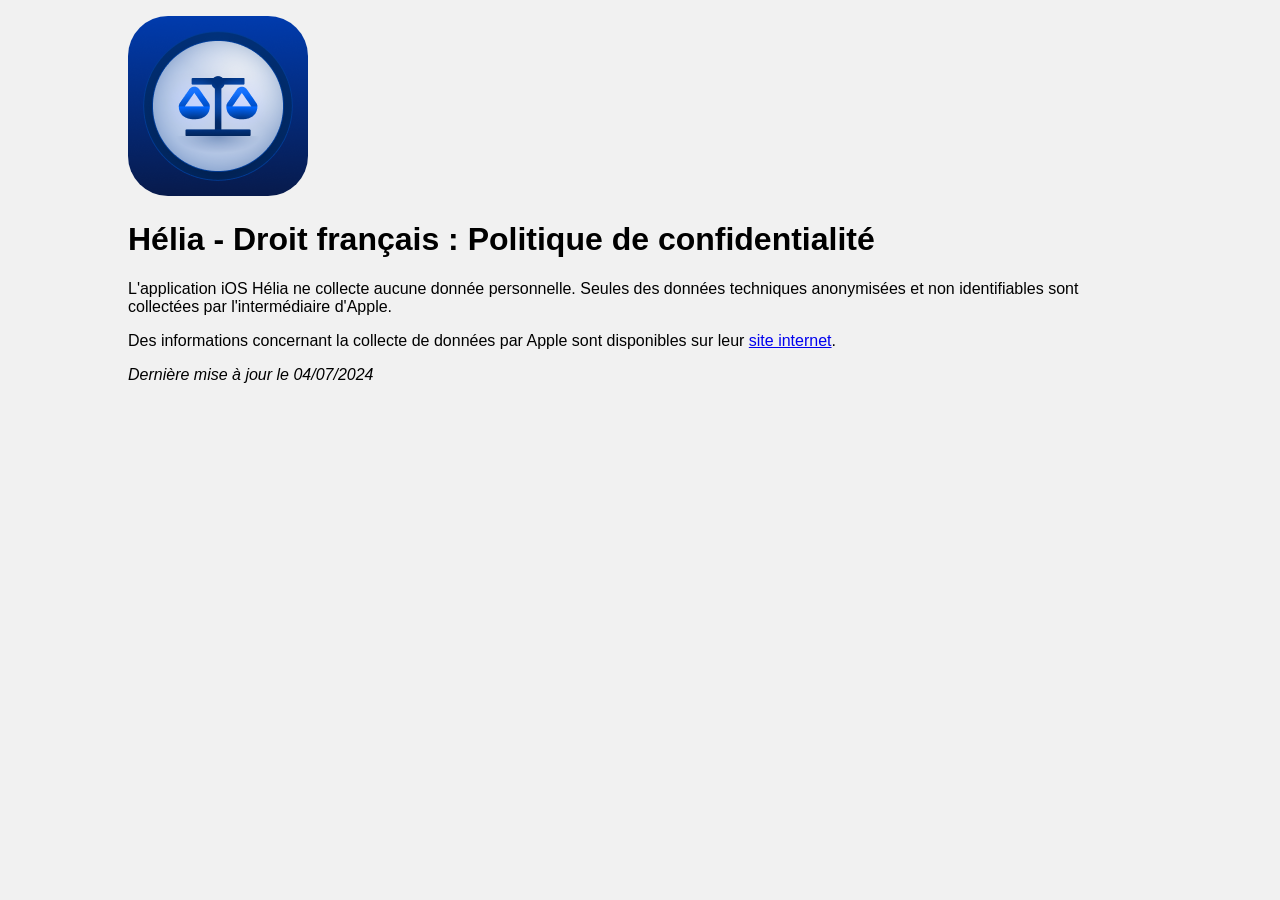
==== helia/index.html @ 58677b25 "politique confidentialite helia, jaivu, mareesbzh" ====
<!DOCTYPE html>
<html lang="fr">
<head>
    <meta charset="UTF-8">
    <meta name="viewport" content="width=device-width, initial-scale=1.0">
    <title>Hélia : Politique de confidentialité</title>
    <style>
        html{
            background: #F1F1F1;
        }
        body{
            margin:auto;
            max-width: 1024px;
            font-family: -apple-system-body, Helvetica, Arial, sans-serif;
            padding: 16px;
        }

        header>div>img{
            border-radius: 40px;
        }
    </style>
</head>
<body>
    <header>

        <div>
            <img src="img/helia-icon-static-website.png" alt="" srcset="img/helia-icon-static-website.png 1x, img/helia-icon-static-website@2x.png 2x, img/helia-icon-static-website@3x.png 3x">
        </div>
        <h1>Hélia - Droit français : Politique de confidentialité</h1>
    </header>
    
    <main>
        <p>
            L'application iOS Hélia ne collecte aucune donnée personnelle. Seules des données techniques anonymisées et non identifiables sont collectées par l'intermédiaire d'Apple.
        </p>
        <p>
            Des informations concernant la collecte de données par Apple sont disponibles sur leur <a href="https://support.apple.com/fr-fr/HT210584">site internet</a>.
        </p>
    
        <p>
            <em>Dernière mise à jour le 04/07/2024</em>
        </p>
    </main>
</body>
</html>
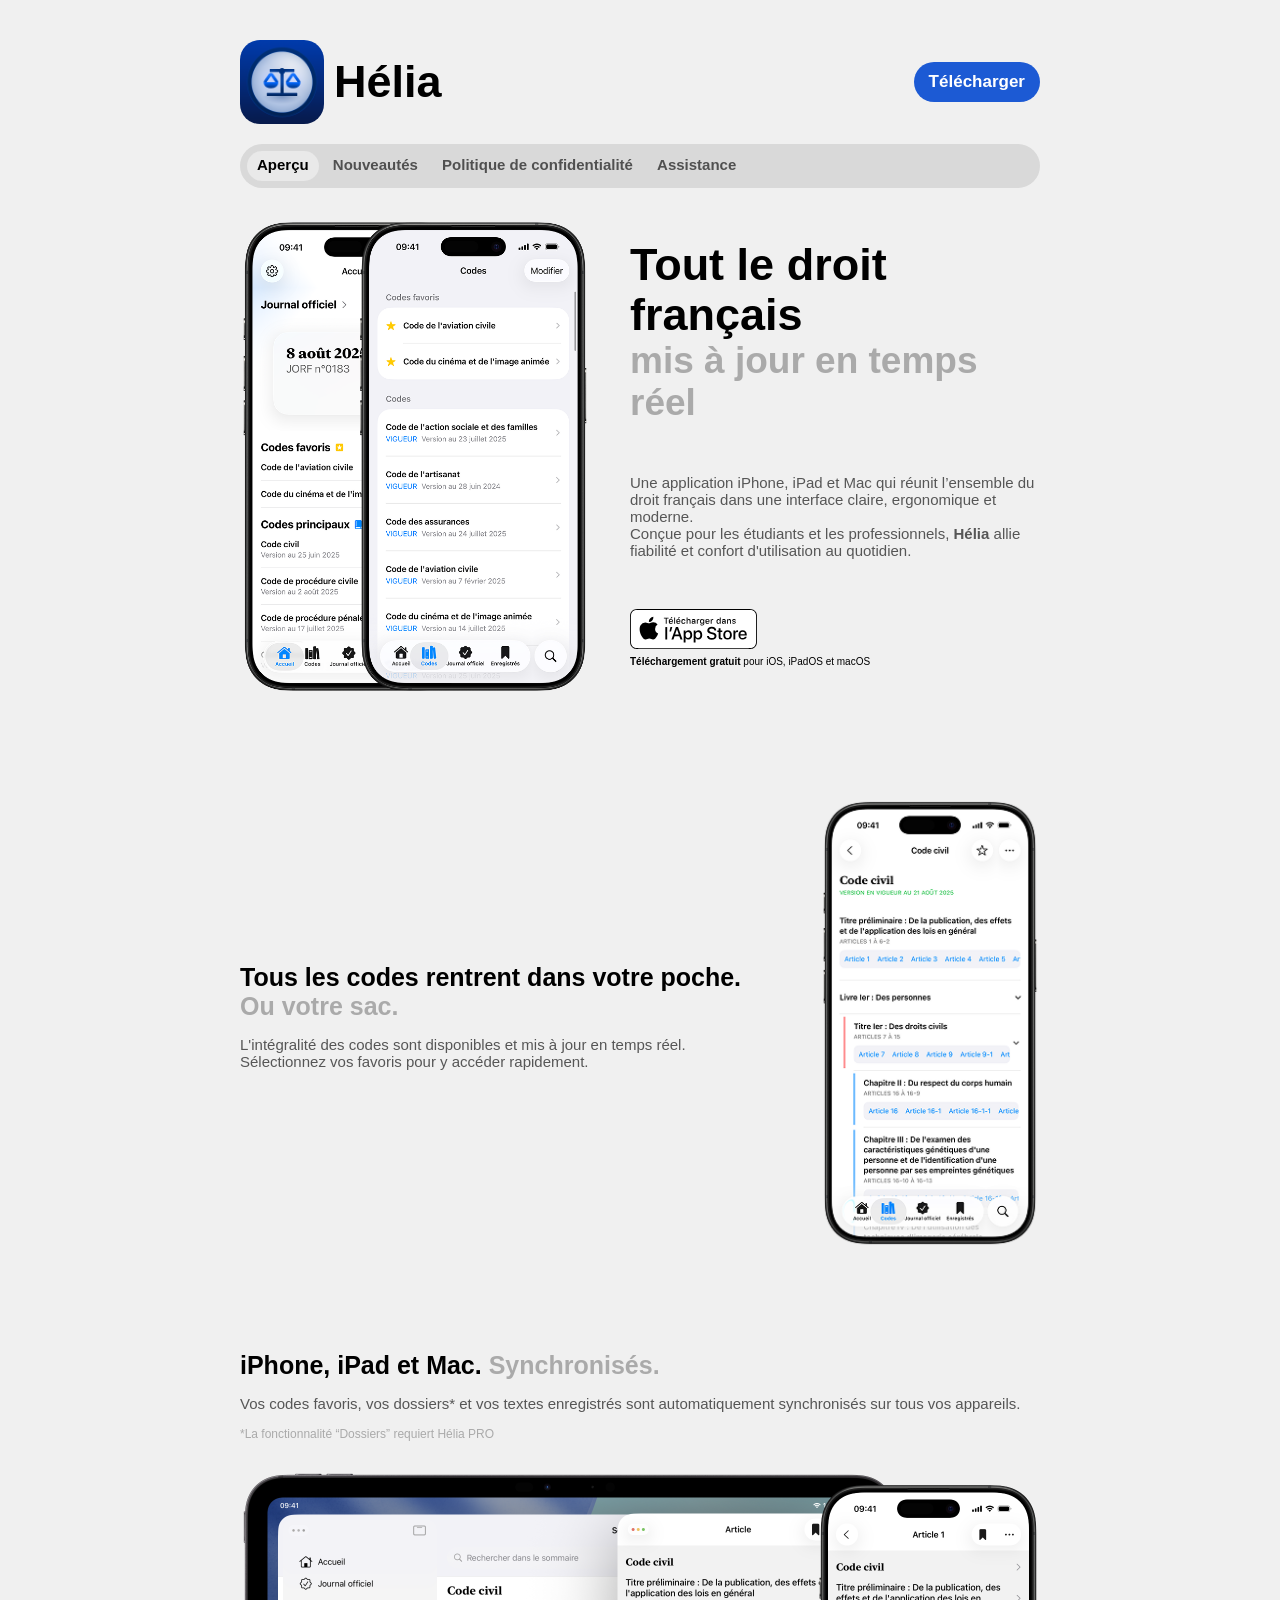
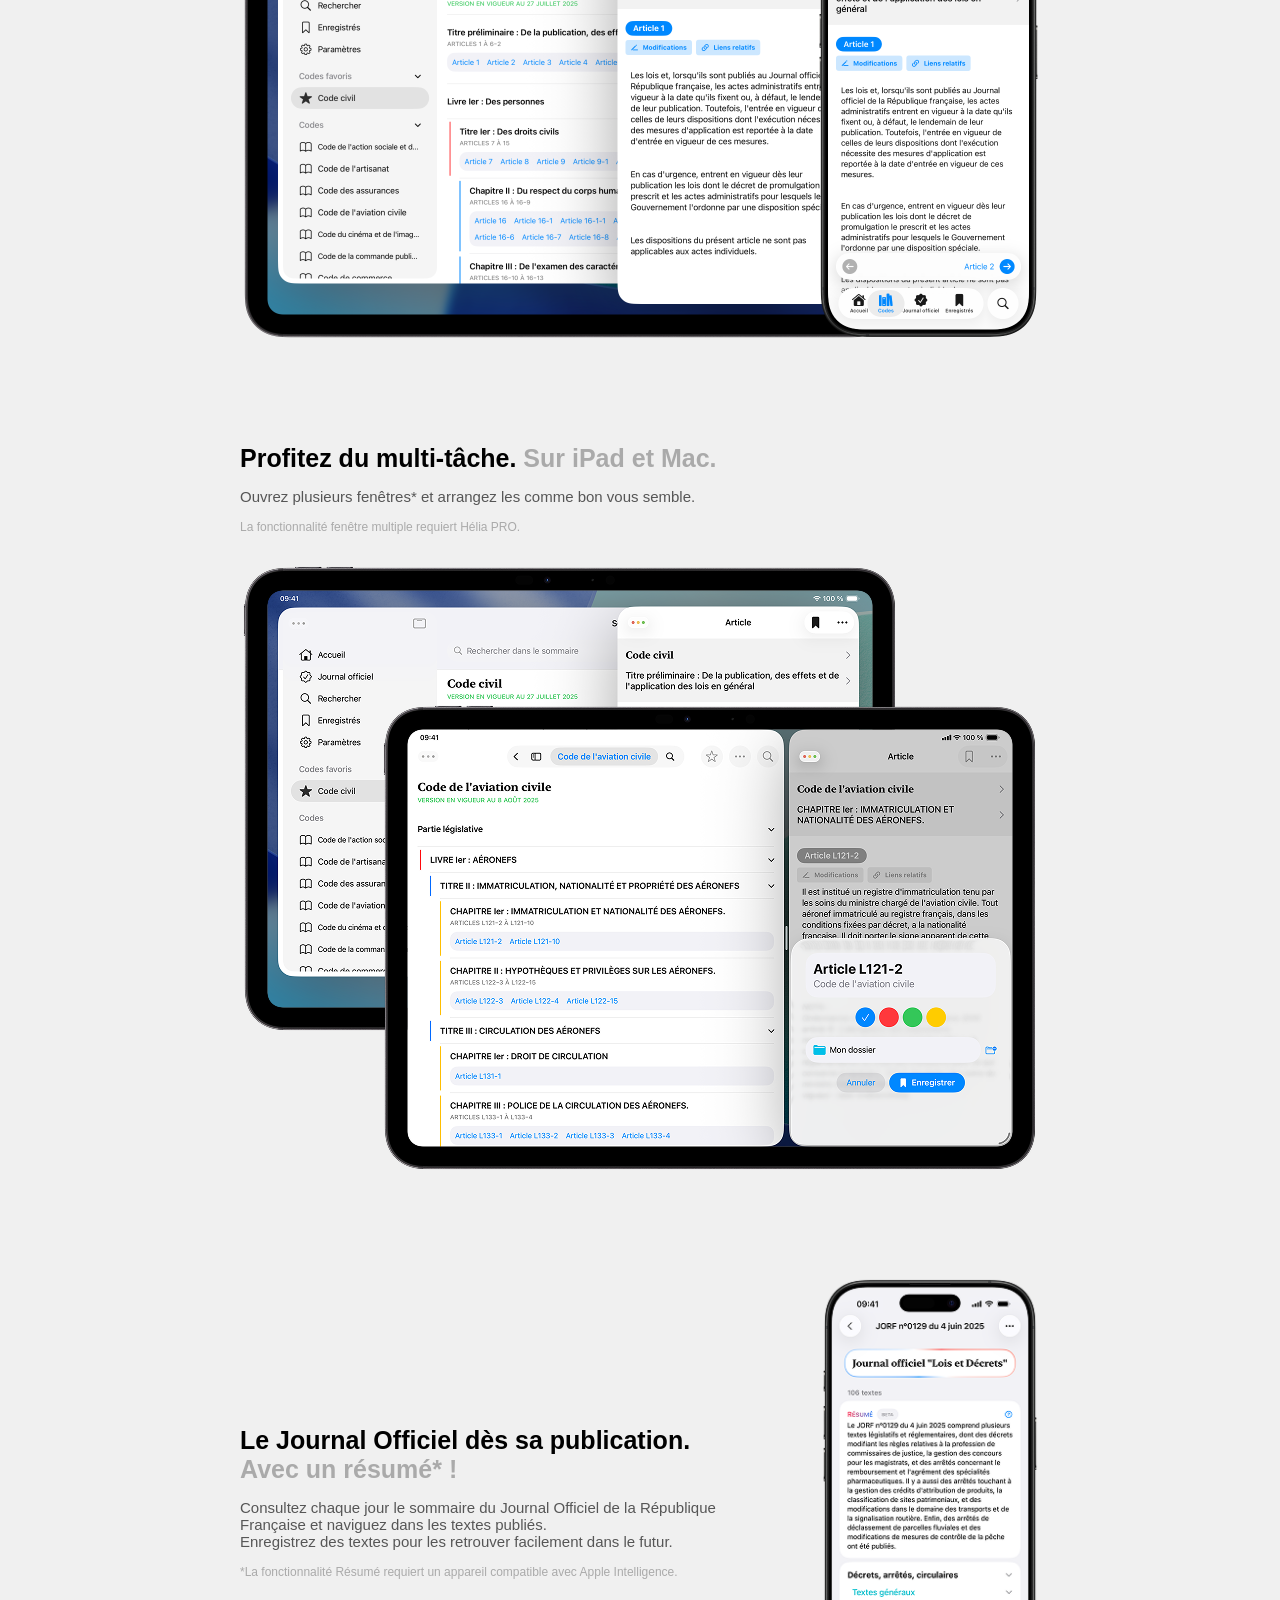
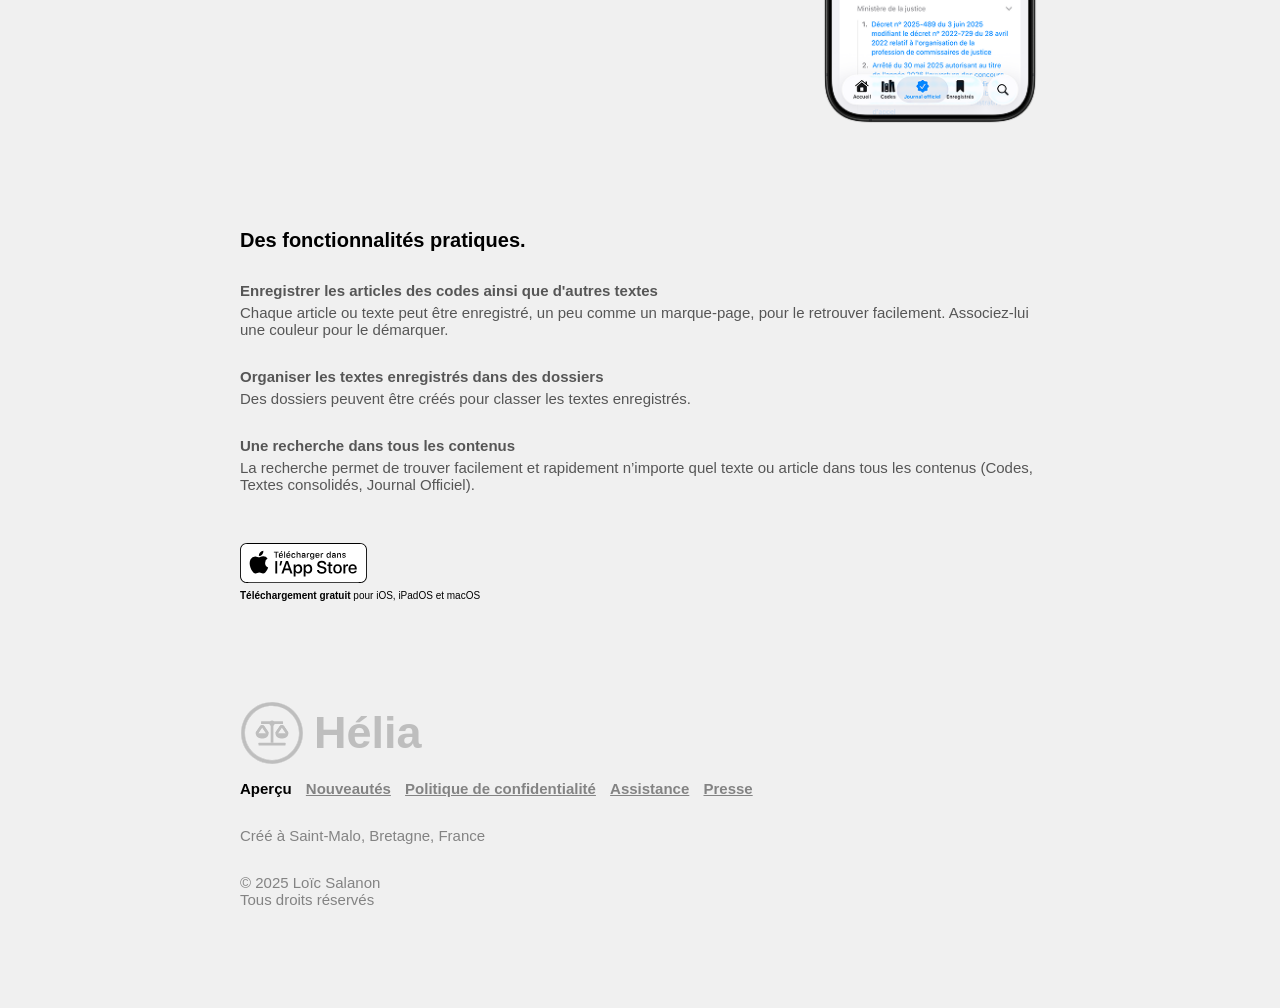
==== commit e67978ac: "helia" ====
--- a/helia/index.html
+++ b/helia/index.html
@@ -1,45 +1,180 @@
-<!DOCTYPE html>
-<html lang="fr">
-<head>
-    <meta charset="UTF-8">
-    <meta name="viewport" content="width=device-width, initial-scale=1.0">
-    <title>Hélia : Politique de confidentialité</title>
-    <style>
-        html{
-            background: #F1F1F1;
-        }
-        body{
-            margin:auto;
-            max-width: 1024px;
-            font-family: -apple-system-body, Helvetica, Arial, sans-serif;
-            padding: 16px;
-        }
-
-        header>div>img{
-            border-radius: 40px;
-        }
-    </style>
-</head>
-<body>
-    <header>
-
-        <div>
-            <img src="img/helia-icon-static-website.png" alt="" srcset="img/helia-icon-static-website.png 1x, img/helia-icon-static-website@2x.png 2x, img/helia-icon-static-website@3x.png 3x">
-        </div>
-        <h1>Hélia - Droit français : Politique de confidentialité</h1>
-    </header>
-    
-    <main>
-        <p>
-            L'application iOS Hélia ne collecte aucune donnée personnelle. Seules des données techniques anonymisées et non identifiables sont collectées par l'intermédiaire d'Apple.
-        </p>
-        <p>
-            Des informations concernant la collecte de données par Apple sont disponibles sur leur <a href="https://support.apple.com/fr-fr/HT210584">site internet</a>.
-        </p>
-    
-        <p>
-            <em>Dernière mise à jour le 04/07/2024</em>
-        </p>
-    </main>
-</body>
+<!DOCTYPE html>
+<html lang="fr">
+<head>
+    <meta charset="UTF-8">
+    <meta name="viewport" content="width=device-width, initial-scale=1.0">
+
+    <title>Hélia - Droit français</title>
+    
+    <meta name="apple-itunes-app" content="app-id=1554900825">
+    <link rel="shortcut icon" href="img/favicon.png" type="image/png">
+    <link rel="stylesheet" href="style.css">
+</head>
+<body>
+    <header>
+        <a href="/helia3/" class="logo">
+            <img src="img/helia-icon-static-website.png" alt="Logo Hélia" srcset="img/helia-icon-static-website.png 1x, img/helia-icon-static-website@2x.png 2x, img/helia-icon-static-website@3x.png 3x">
+            <span>Hélia</span>
+        </a>
+
+        <a href="https://apps.apple.com/app/helia/id1554900825" class="calltoaction">Télécharger</a>
+
+    </header>
+    <nav>
+        <ul>
+            <li class="active">
+                <a href="/helia3/">Aperçu</a>
+            </li>
+            <li>
+                <a href="/helia3/nouveautes/">Nouveautés</a>
+            </li>
+            <li>
+                <a href="/helia3/confidentialite/">Politique de confidentialité</a>
+            </li>
+            <li>
+                <a href="/helia3/assistance/">Assistance</a>
+            </li>
+        </ul>
+    </nav>
+    <main>
+        <section class="introduction">
+            <div class="promoimage">
+                <img src="img/iphones-helia.png" alt="Image promotion Hélia iPhone" srcset="img/iphones-helia.png 1x, img/iphones-helia@2x.png 2x">
+            </div>
+            <div class="promotext">
+                <h1>Tout le droit français</h1>
+                <h2>mis à jour en temps réel</h2>
+                <p>
+                    Une application iPhone, iPad et Mac qui réunit l’ensemble du droit français dans une interface claire, ergonomique et moderne.<br/>
+                    Conçue pour les étudiants et les professionnels, <strong>Hélia</strong> allie fiabilité et confort d'utilisation au quotidien.
+                </p>
+                <div class="appstore">
+                    <a href="https://apps.apple.com/app/helia/id1554900825" class="appstorelink"><img src="img/download-appstore.svg" alt="Télécharger dans l'App Store"></a>
+                    <p><strong>Téléchargement gratuit</strong> pour iOS, iPadOS et macOS</p>
+                </div>
+            </div>
+        </section>
+        
+        
+        <section class="phone-feature">
+            <div class="promotext">
+                <div class="title">
+                    <span class="primary">Tous les codes rentrent dans votre poche.</span>
+                    <span class="secondary">Ou votre sac.</span>
+                </div>
+                <p>
+                    L'intégralité des codes sont disponibles et mis à jour en temps réel.<br/>
+                    Sélectionnez vos favoris pour y accéder rapidement.
+                </p>
+            </div>
+            <div class="promoimage">
+                <img src="img/iphone-helia-code-civil.png" alt="Code civil dans Hélia" srcset="img/iphone-helia-code-civil.png 1x, img/iphone-helia-code-civil@2x.png 2x">
+            </div>
+        </section>
+
+        <section class="pad-feature">
+            <div class="promotext">
+                <div class="title">
+                    <span class="primary">iPhone, iPad et Mac.</span>
+                    <span class="secondary">Synchronisés.</span>
+                </div>
+                <p>
+                    Vos codes favoris, vos dossiers* et vos textes enregistrés sont automatiquement synchronisés sur tous vos appareils. 
+                </p>
+                <div class="disclaimer">*La fonctionnalité “Dossiers” requiert Hélia PRO</div>
+            </div>
+            <div class="promoimage">
+                <img src="img/ipad-iphone-sync.png" alt="Synchronisation dans Hélia" srcset="img/ipad-iphone-sync.png 1x, img/ipad-iphone-sync@2x.png 2x">
+            </div>
+        </section>
+
+        <section class="pad-feature">
+            <div class="promotext">
+                <div class="title">
+                    <span class="primary">Profitez du multi-tâche.</span>
+                    <span class="secondary">Sur iPad et Mac.</span>
+                </div>
+                <p>
+                    Ouvrez plusieurs fenêtres* et arrangez les comme bon vous semble. 
+                </p>
+                <div class="disclaimer">La fonctionnalité fenêtre multiple requiert Hélia PRO.</div>
+            </div>
+            <div class="promoimage">
+                <img src="img/ipad-multiwindows.png" alt="Multi fenêtres dans Hélia" srcset="img/ipad-multiwindows.png 1x, img/ipad-multiwindows@2x.png 2x">
+            </div>
+        </section>
+        
+        <section class="phone-feature">
+            <div class="promotext">
+                <div class="title">
+                    <span class="primary">Le Journal Officiel dès sa publication.</span>
+                    <span class="secondary">Avec un résumé* !</span>
+                </div>
+                <p>
+                    Consultez chaque jour le sommaire du Journal Officiel de la République Française et naviguez dans les textes publiés.<br/>
+                    Enregistrez des textes pour les retrouver facilement dans le futur.
+                </p>
+                <div class="disclaimer">*La fonctionnalité Résumé requiert un appareil compatible avec Apple Intelligence.</div>
+            </div>
+            <div class="promoimage">
+                <img src="img/iphone-helia-journal-officiel.png" alt="Journal Officiel dans Hélia" srcset="img/iphone-helia-journal-officiel.png 1x, img/iphone-helia-journal-officiel@2x.png 2x">
+            </div>
+        </section>
+
+        <section class="more-features">
+            <h2>Des fonctionnalités pratiques.</h2>
+
+            <div class="feature">
+                <div class="title">Enregistrer les articles des codes ainsi que d'autres textes</div>
+                <div class="desc">Chaque article ou texte peut être enregistré, un peu comme un marque-page, pour le retrouver facilement. Associez-lui une couleur pour le démarquer.</div>
+            </div>
+            
+            <div class="feature">
+                <div class="title">Organiser les textes enregistrés dans des dossiers</div>
+                <div class="desc">Des dossiers peuvent être créés pour classer les textes enregistrés.</div>
+            </div>
+            
+            <div class="feature">
+                <div class="title">Une recherche dans tous les contenus</div>
+                <div class="desc">La recherche permet de trouver facilement et rapidement n’importe quel texte ou article dans tous les contenus (Codes, Textes consolidés, Journal Officiel).</div>
+            </div>
+        </section>
+        
+        <div class="appstore">
+            <a href="https://apps.apple.com/app/helia/id1554900825" class="appstorelink"><img src="img/download-appstore.svg" alt="Télécharger dans l'App Store"></a>
+            <p><strong>Téléchargement gratuit</strong> pour iOS, iPadOS et macOS</p>
+        </div>
+    </main>
+
+    <footer>
+        <div class="logo">
+            <img src="img/outline-helia-logo.svg" alt="Hélia Logo">
+            <span>Hélia</span>
+        </div>
+        <ul class="nav">
+            <li class="active">
+                <a href="/helia3/">Aperçu</a>
+            </li>
+            <li>
+                <a href="/helia3/nouveautes/">Nouveautés</a>
+            </li>
+            <li>
+                <a href="/helia3/confidentialite/">Politique de confidentialité</a>
+            </li>
+            <li>
+                <a href="/helia3/assistance/">Assistance</a>
+            </li>
+            <li>
+                <a href="/helia3/presse/">Presse</a>
+            </li>
+        </ul>
+        <div class="copyright">
+            Créé à Saint-Malo, Bretagne, France
+        </div>
+        <div class="copyright">
+            © 2025 Loïc Salanon<br/>
+            Tous droits réservés
+        </div>
+    </footer>
+</body>
 </html>
--- a/helia/style.css
+++ b/helia/style.css
@@ -0,0 +1,353 @@
+html{
+    background: #F0F0F0;
+    color: #565656;
+    font-family: -apple-system, BlinkMacSystemFont, SF Pro Display, "Segoe UI", SegoeUI, Helvetica, Arial, sans-serif;
+    font-optical-sizing: auto;
+    font-size: 15px;
+    font-style: normal;
+    font-weight: 400;
+    text-size-adjust: 100%;
+    -webkit-text-size-adjust: 100%;
+    -moz-text-size-adjust: 100%;
+    -ms-text-size-adjust: 100%;
+}
+
+body{
+    width: 100%;
+    max-width: 800px;
+    margin: auto;
+    padding: 0;
+}
+
+@media (max-width: 799px) {
+    header, nav, footer{
+        margin-left: 10px;
+        margin-right: 10px;
+    }
+    main {
+        margin-left: 25px;
+        margin-right: 25px;
+    }
+}
+
+/** HEADER */
+
+header{
+    display: flex;
+    flex-direction: row;
+    align-items: center;
+    justify-content: space-between;
+    margin-top: 40px;
+}
+
+/* header logo */
+header>a.logo{
+    text-decoration: none;
+    font-weight: bold;
+    color: #000000;
+    font-size: 45px;
+    display: flex;
+    flex-direction: row;
+    align-items: center;
+}
+header>a.logo>img{
+    width: 84px;
+    height: 84px;
+    border-radius: 20px;
+    margin-right: 10px;
+}
+
+header>a.calltoaction{
+    background: #1C5AD4;
+    border-radius: 50px;
+    padding: 10px 15px;
+
+    text-decoration: none;
+    font-weight: 600;
+    color: #FFFFFF;
+    font-size: 17px;
+}
+@media (max-width: 350px) {
+    header>a.calltoaction{
+        display: none;
+    }
+}
+/** END HEADER */ 
+
+/** NAV BAR */
+nav{
+    background: #D9D9D9;
+    border-radius: 44px;
+    height: 44px;
+
+    margin-top: 20px;
+}
+nav>ul{
+    padding: 7px;
+}
+nav>ul>li{
+    display: inline-block;
+    height: 30px;
+    background: transparent;
+    padding: 5px 10px;
+    box-sizing: border-box;
+    border-radius: 30px;
+
+    font-weight: 600;
+}
+nav>ul>li.active{
+    background: #E9E9E9;
+}
+nav>ul>li>a{
+    text-decoration: none;
+    color: #505050;
+}
+nav>ul>li.active>a{
+    color: #000000;
+}
+
+@media (max-width: 650px) {
+    nav{
+        height: auto;
+        border-radius: 20px;
+    }
+}
+/** END NAV BAR */
+
+main{
+    margin-top: 30px;
+}
+
+main>section>h1{
+    font-size: 25px;
+    color: #000000;
+}
+main>section>h2{
+    font-size: 20px;
+    color: #000000;
+}
+
+main>section>p>a, main>section>ul>li>a{
+    text-decoration: underline;
+    color: #000000;
+    font-weight: 700;
+}
+
+main>section.introduction{
+    display: flex;
+    flex-direction: row;
+    align-items: center;
+}
+
+main>section.introduction>.promoimage{
+    min-width: 350px;
+    width: 350px;
+}
+main>section.introduction>.promoimage>img{
+    min-width: 350px;
+    width: 350px;
+}
+main>section.introduction>.promotext{
+    margin-left: 40px;
+}
+main>section.introduction>.promotext>h1{
+    font-size: 45px;
+    font-weight: 900;
+    line-height: 50px;
+
+    color: #000000;
+    margin: 0;
+}
+main>section.introduction>.promotext>h2{
+    font-size: 37px;
+    font-weight: 600;
+
+    color: #AAAAAA;
+    margin: 0;
+}
+main>section.introduction>.promotext>p{
+    margin-top: 50px;
+}
+
+@media (max-width: 350px) {
+    main>section.introduction>.promoimage{
+        min-width: 250px;
+        width: 250px;
+    }
+}
+
+@media (max-width: 799px) {
+    main>section.introduction{
+        flex-direction: column;
+    }
+    main>section.introduction>.promoimage{
+        margin-bottom: 30px
+    }
+    main>section.introduction>.promotext{
+        margin-left: 0;
+    }
+}
+
+
+/** PHONE FEATURE */
+main>section.phone-feature{
+    display: flex;
+    flex-direction: row;
+    align-items: center;
+    justify-content: space-between;
+    margin-top: 100px;
+}
+main>section.phone-feature>.promotext{
+    margin-right: 40px;
+}
+main>section.phone-feature>.promotext>.title{
+    display: inline-block;
+    font-size: 25px;
+    font-weight: 900;
+}
+main>section.phone-feature>.promotext>.title>.primary{
+    display: inline-block;
+    color: #000000;
+}
+main>section.phone-feature>.promotext>.title>.secondary{
+    display: inline-block;
+    color: #AAAAAA;
+}
+main>section.phone-feature>.promoimage{
+    min-width: 220px;
+    width: 220px;
+}
+main>section.phone-feature>.promoimage>img{
+    min-width: 220px;
+    width: 220px;
+}
+main>section.phone-feature .disclaimer{
+    font-size: 12px;
+    color: #AAAAAA;
+
+    margin-top: 10px;
+}
+
+
+@media (max-width: 799px) {
+    main>section.phone-feature{
+        flex-direction: column;
+    }
+    
+    main>section.phone-feature>.promotext{
+        margin-right: 0px;
+        margin-bottom: 40px;
+    }
+}
+/** END PHONE FEATURE */
+
+
+/** PAD FEATURE */
+main>section.pad-feature{
+    display: flex;
+    flex-direction: column;
+    margin-top: 100px;
+}
+main>section.pad-feature>.promotext{
+    margin-bottom: 30px;
+}
+main>section.pad-feature>.promotext>.title{
+    display: inline-block;
+    font-size: 25px;
+    font-weight: 900;
+}
+main>section.pad-feature>.promotext>.title>.primary{
+    display: inline-block;
+    color: #000000;
+}
+main>section.pad-feature>.promotext>.title>.secondary{
+    display: inline-block;
+    color: #AAAAAA;
+}
+main>section.pad-feature>.promoimage{
+    width: 100%;
+}
+main>section.pad-feature>.promoimage>img{
+    width: 100%;
+}
+main>section.pad-feature .disclaimer{
+    font-size: 12px;
+    color: #AAAAAA;
+
+    margin-top: 10px;
+}
+/** END PAD FEATURE */
+
+/** MORE FEATURES */
+main>section.more-features{
+    margin-top: 100px;
+}
+main>section.more-features>h2{
+    color: #000000;
+}
+main>section.more-features>.feature{
+    margin-top: 30px;
+}
+main>section.more-features>.feature>.title{
+    font-weight: bold;
+    margin-bottom: 5px;
+}
+main>section.more-features>.feature>.desc{
+    font-weight: 400;
+}
+/** END MORE FEATURES */
+
+/** FOOTER */
+footer{
+    margin-top: 100px;
+    margin-bottom: 100px;
+    color: #838383;
+}
+footer>.logo{
+    display: flex;
+    flex-direction: row;
+    align-items: center;
+    
+    color: #BEBEBE;
+    font-weight: bold;
+    font-size: 45px;
+}
+footer>.logo>img{
+    width: 64px;
+    height: 64px;
+    margin-right: 10px;
+}
+footer>ul.nav{
+    padding:0;
+}
+footer>ul.nav>li{
+    display: inline-block;
+    margin-right: 10px;
+
+    font-weight: 600;
+}
+footer>ul.nav>li.active{
+    color: #000000;
+}
+footer>ul.nav>li:not(.active){
+    text-decoration: underline;
+}
+footer>ul.nav>li>a{
+    color: inherit;
+    text-decoration: none;
+}
+footer>.copyright{
+    margin-top: 30px;
+}
+/** END FOOTER */
+
+/** MISC */
+.appstore{
+    font-size: 10px;
+
+    color: #000;
+    margin-top: 50px;
+}
+.appstore>p{
+    margin-top: 5px;
+}
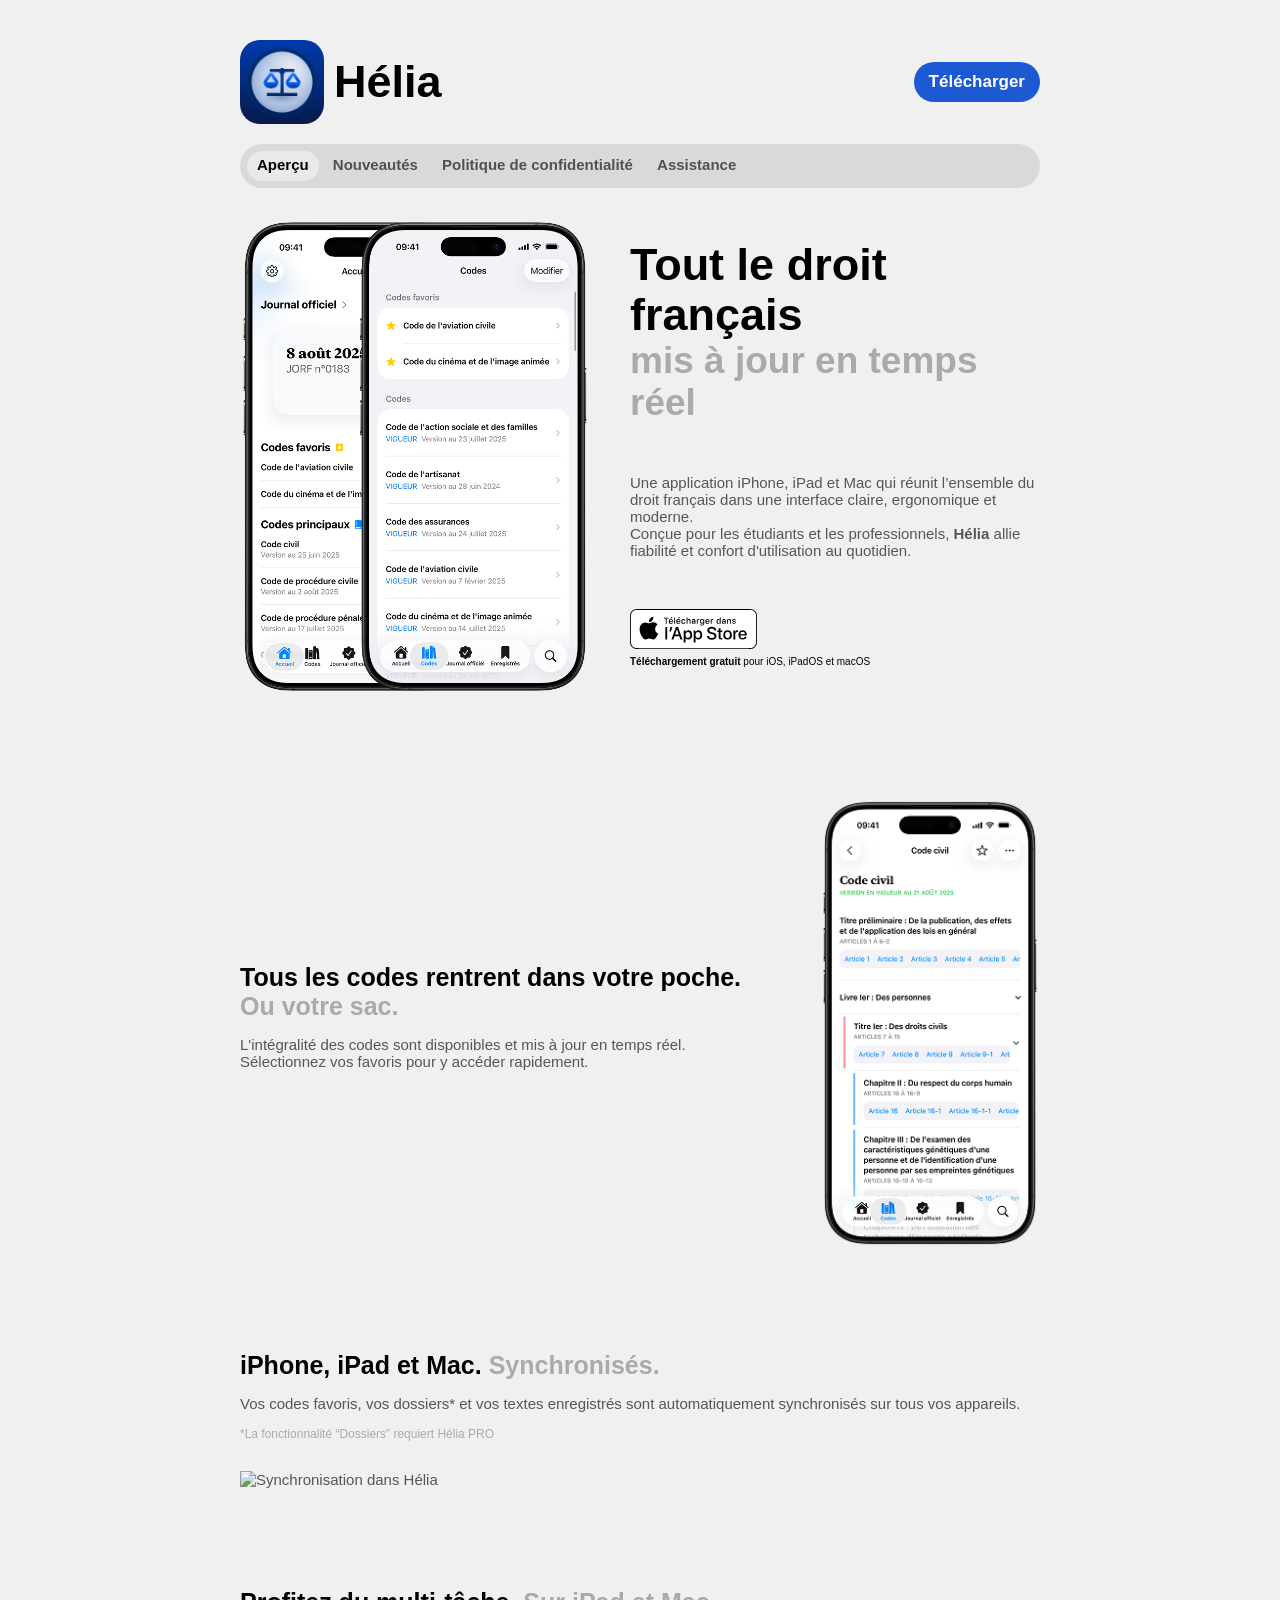
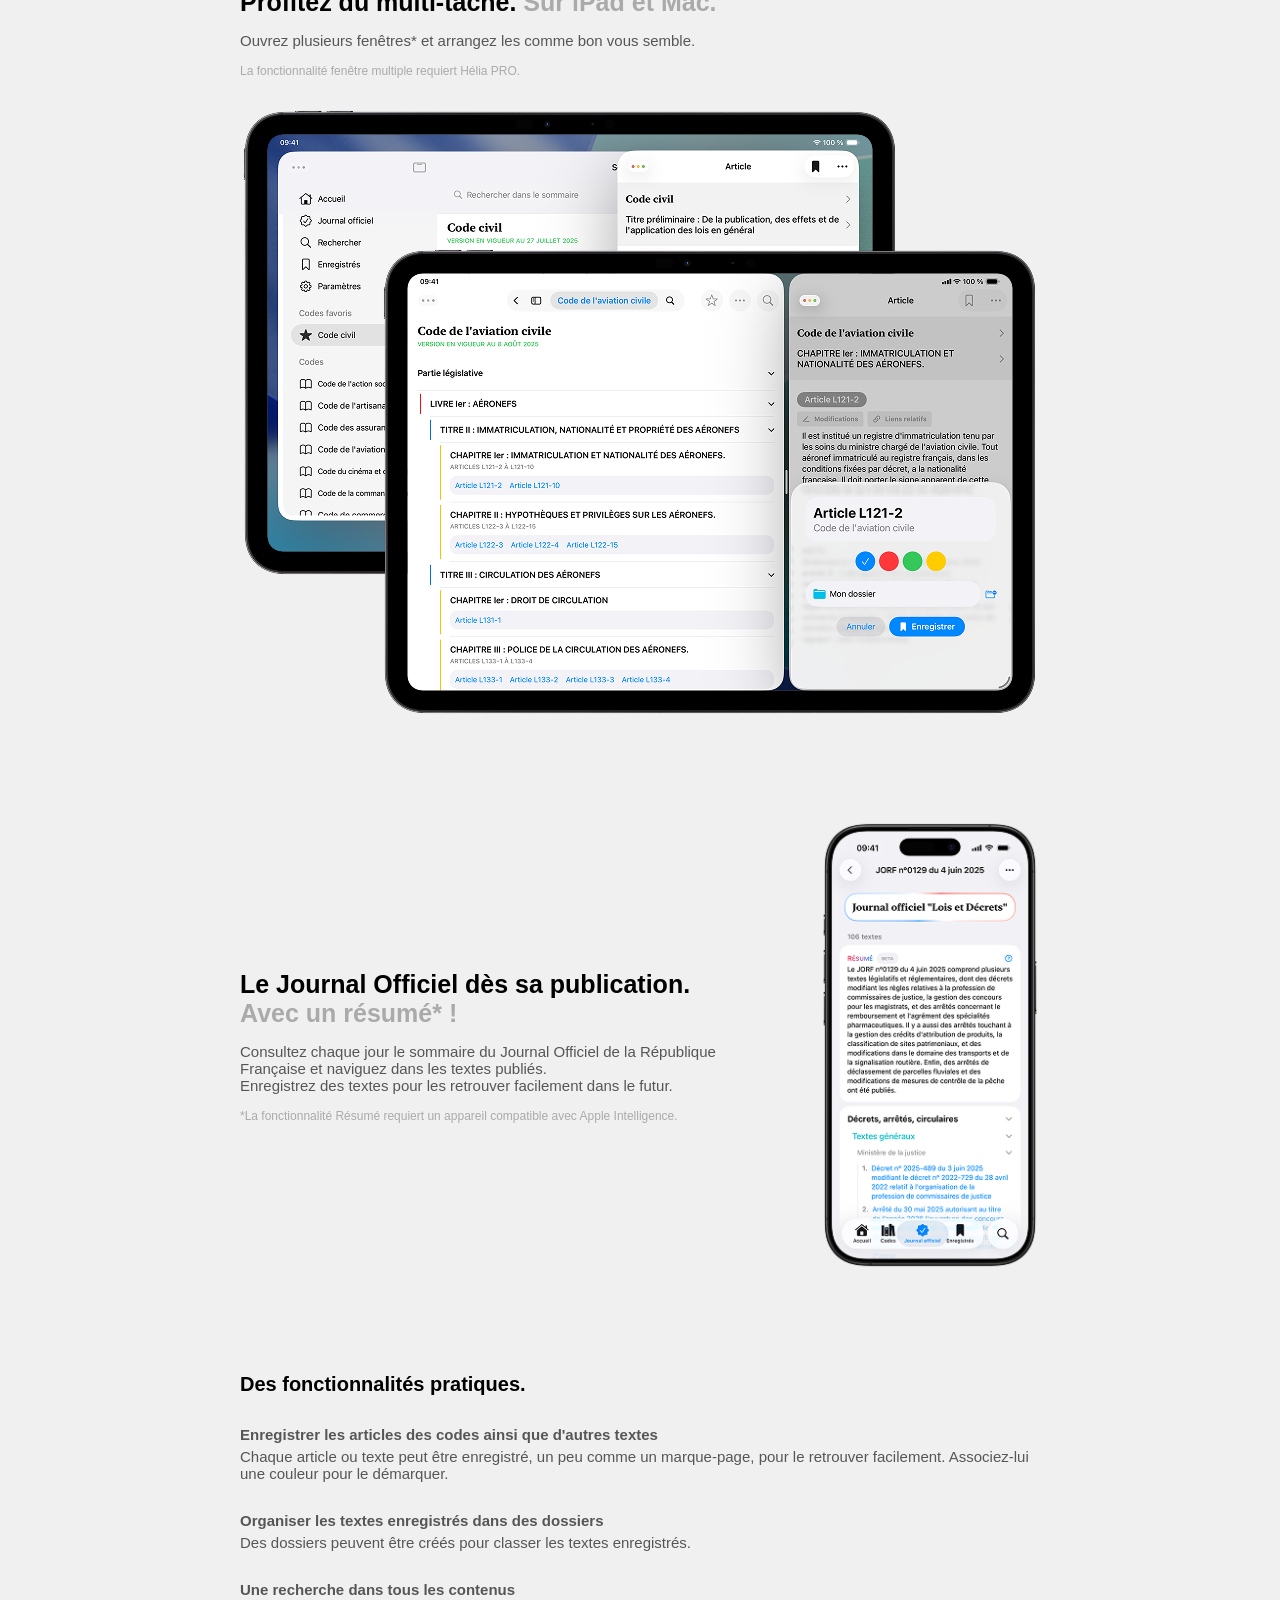
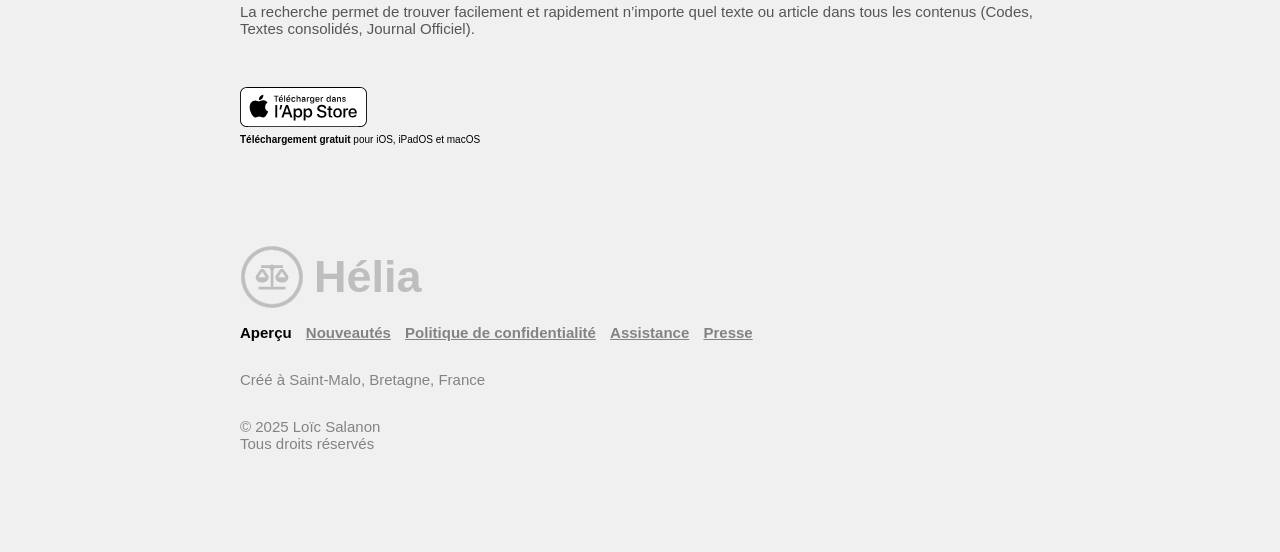
==== commit 96bab88c: "correction mac" ====
--- a/helia/index.html
+++ b/helia/index.html
@@ -12,7 +12,7 @@
 </head>
 <body>
     <header>
-        <a href="/helia3/" class="logo">
+        <a href="/helia/" class="logo">
             <img src="img/helia-icon-static-website.png" alt="Logo Hélia" srcset="img/helia-icon-static-website.png 1x, img/helia-icon-static-website@2x.png 2x, img/helia-icon-static-website@3x.png 3x">
             <span>Hélia</span>
         </a>
@@ -23,16 +23,16 @@
     <nav>
         <ul>
             <li class="active">
-                <a href="/helia3/">Aperçu</a>
+                <a href="/helia/">Aperçu</a>
             </li>
             <li>
-                <a href="/helia3/nouveautes/">Nouveautés</a>
+                <a href="/helia/nouveautes/">Nouveautés</a>
             </li>
             <li>
-                <a href="/helia3/confidentialite/">Politique de confidentialité</a>
+                <a href="/helia/confidentialite/">Politique de confidentialité</a>
             </li>
             <li>
-                <a href="/helia3/assistance/">Assistance</a>
+                <a href="/helia/assistance/">Assistance</a>
             </li>
         </ul>
     </nav>
@@ -84,7 +84,7 @@
                 <div class="disclaimer">*La fonctionnalité “Dossiers” requiert Hélia PRO</div>
             </div>
             <div class="promoimage">
-                <img src="img/ipad-iphone-sync.png" alt="Synchronisation dans Hélia" srcset="img/ipad-iphone-sync.png 1x, img/ipad-iphone-sync@2x.png 2x">
+                <img src="img/mac-ipad-iphone-sync.png" alt="Synchronisation dans Hélia" srcset="img/mac-ipad-iphone-sync.png 1x, img/mac-ipad-iphone-sync@2x.png 2x">
             </div>
         </section>
 
@@ -153,19 +153,19 @@
         </div>
         <ul class="nav">
             <li class="active">
-                <a href="/helia3/">Aperçu</a>
+                <a href="/helia/">Aperçu</a>
             </li>
             <li>
-                <a href="/helia3/nouveautes/">Nouveautés</a>
+                <a href="/helia/nouveautes/">Nouveautés</a>
             </li>
             <li>
-                <a href="/helia3/confidentialite/">Politique de confidentialité</a>
+                <a href="/helia/confidentialite/">Politique de confidentialité</a>
             </li>
             <li>
-                <a href="/helia3/assistance/">Assistance</a>
+                <a href="/helia/assistance/">Assistance</a>
             </li>
             <li>
-                <a href="/helia3/presse/">Presse</a>
+                <a href="/helia/presse/">Presse</a>
             </li>
         </ul>
         <div class="copyright">
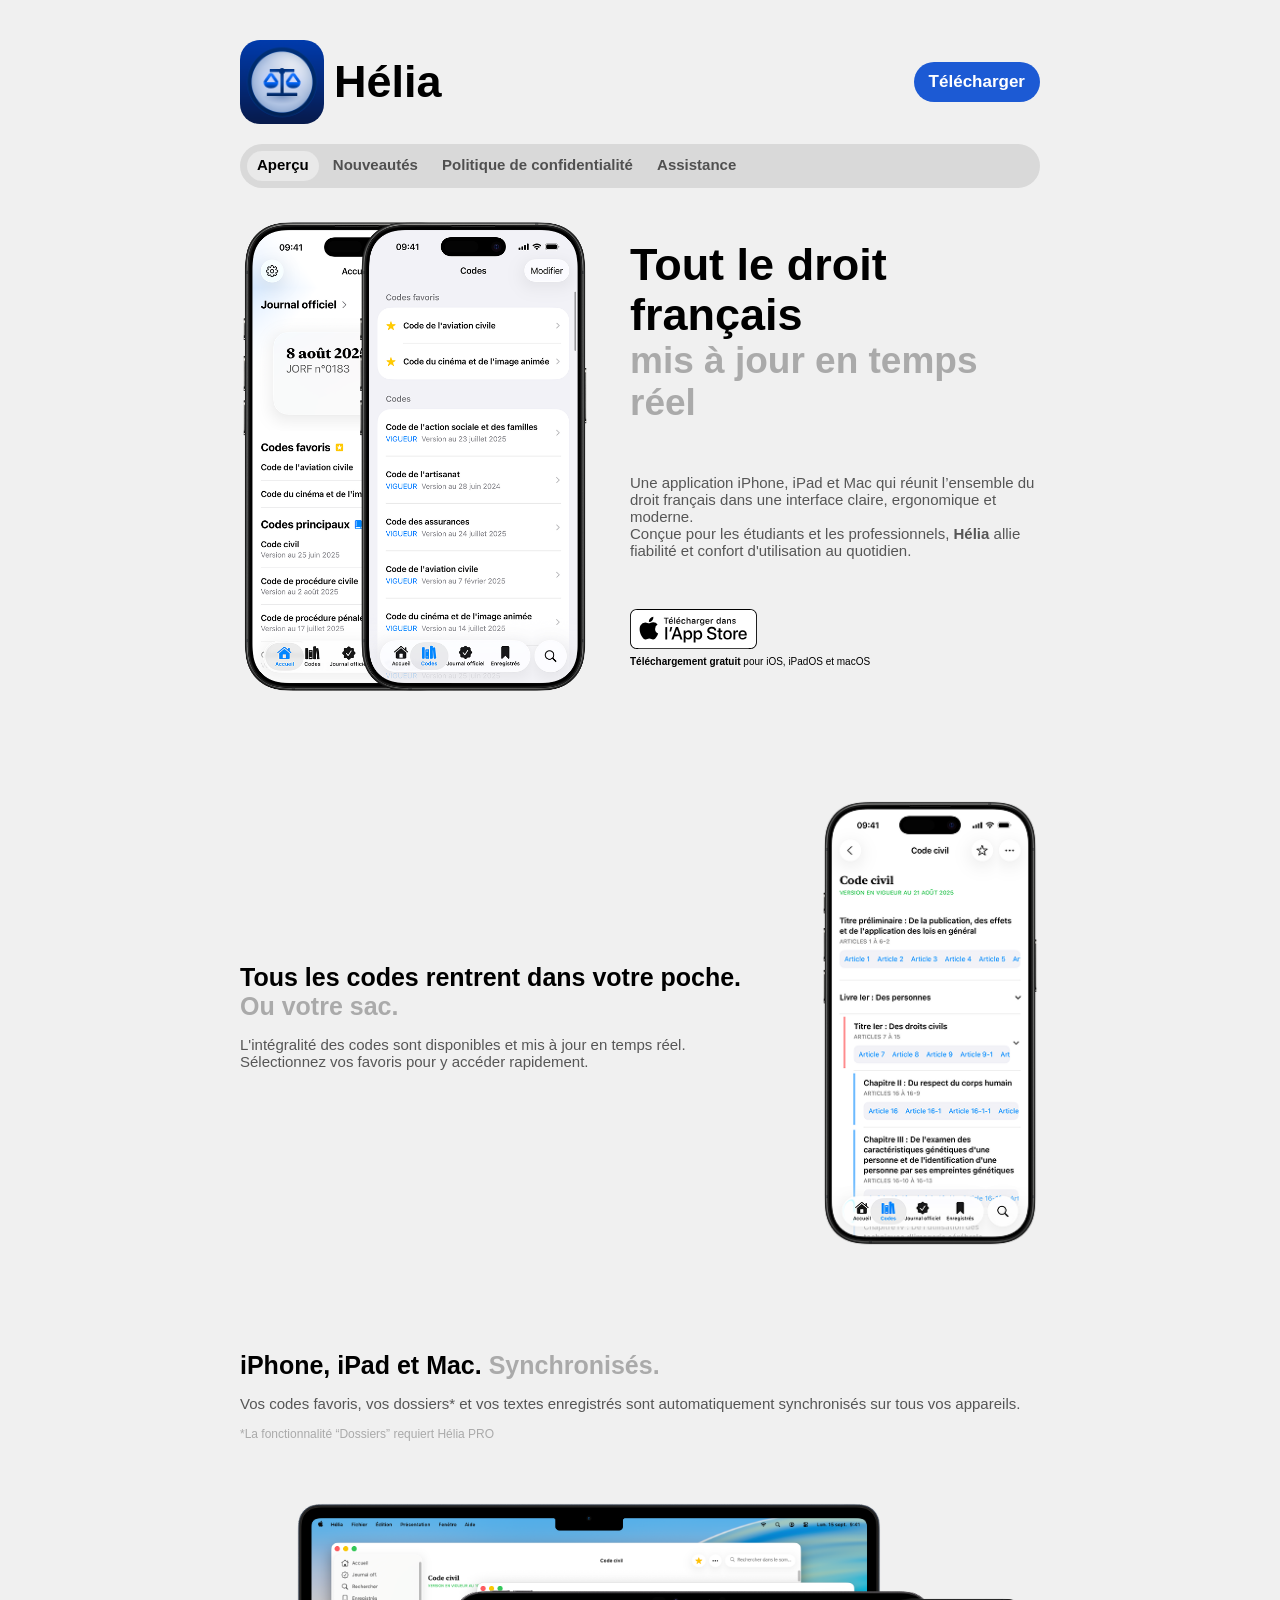
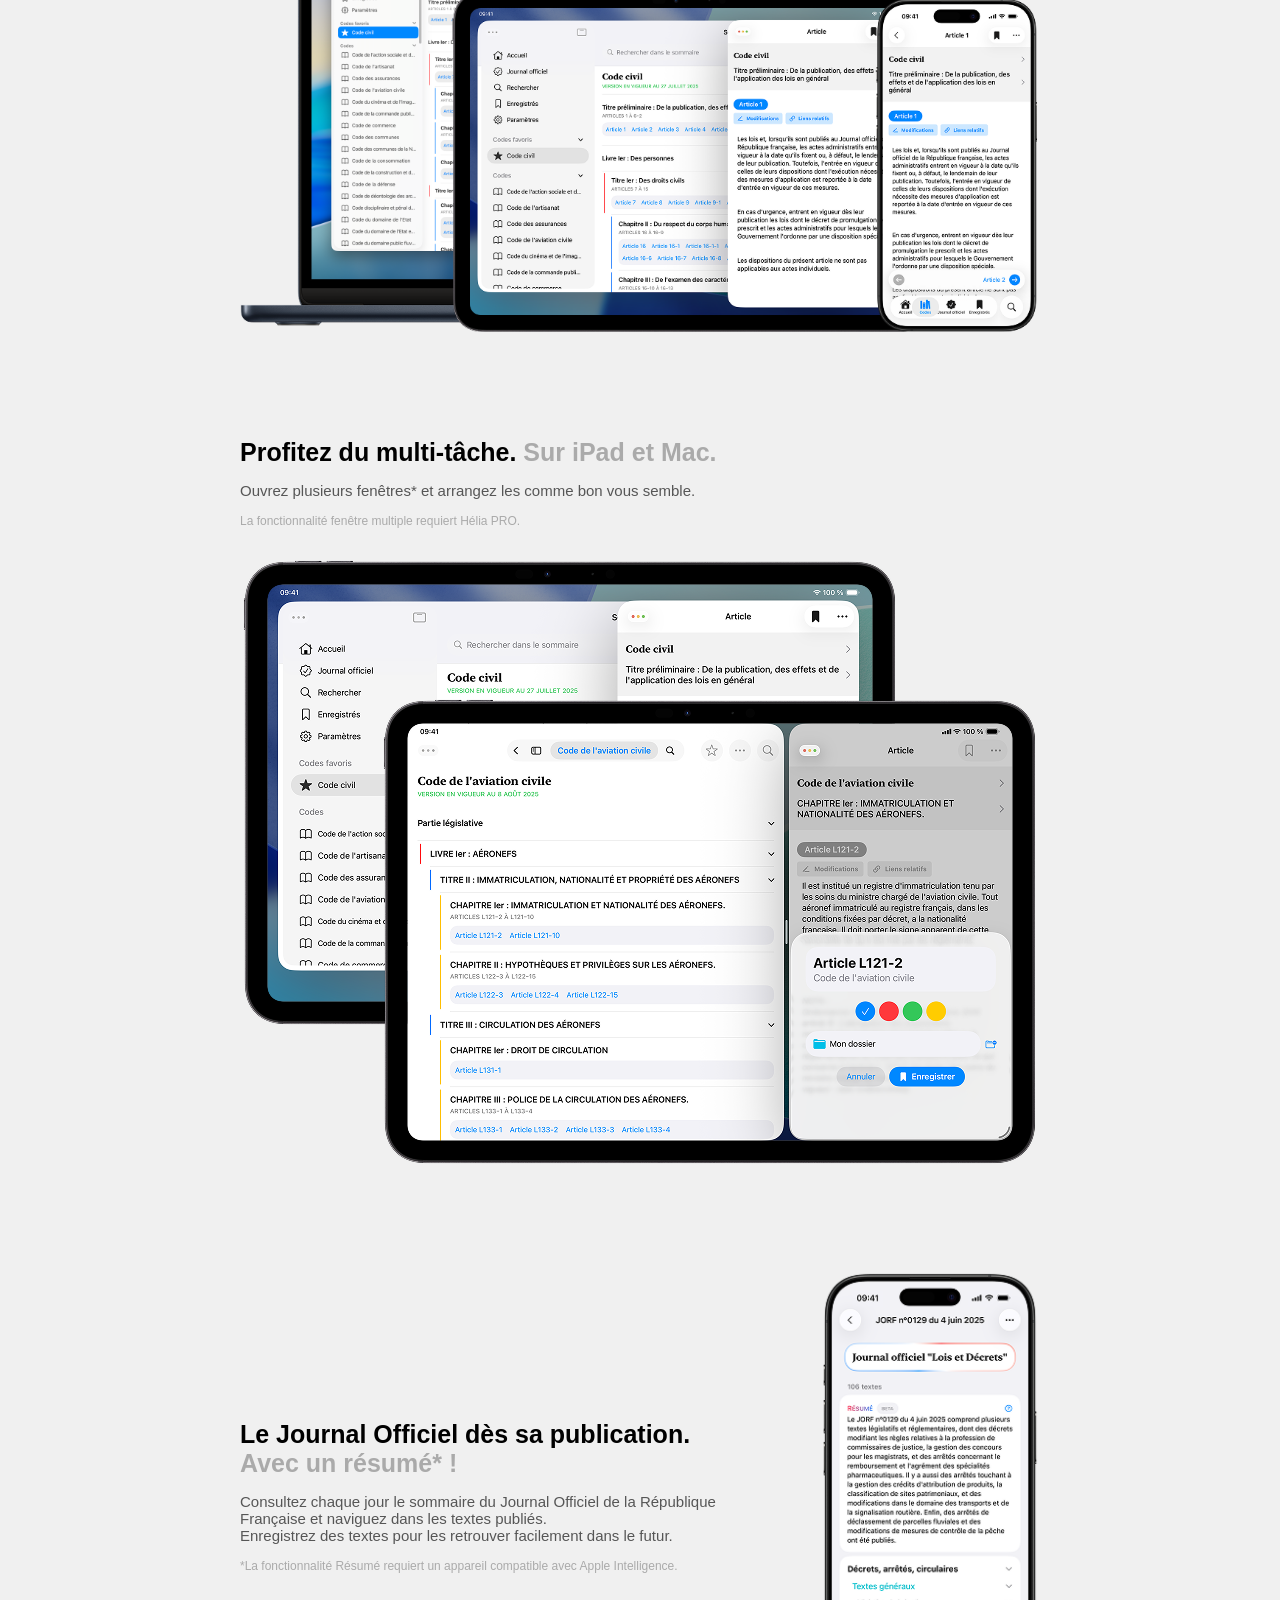
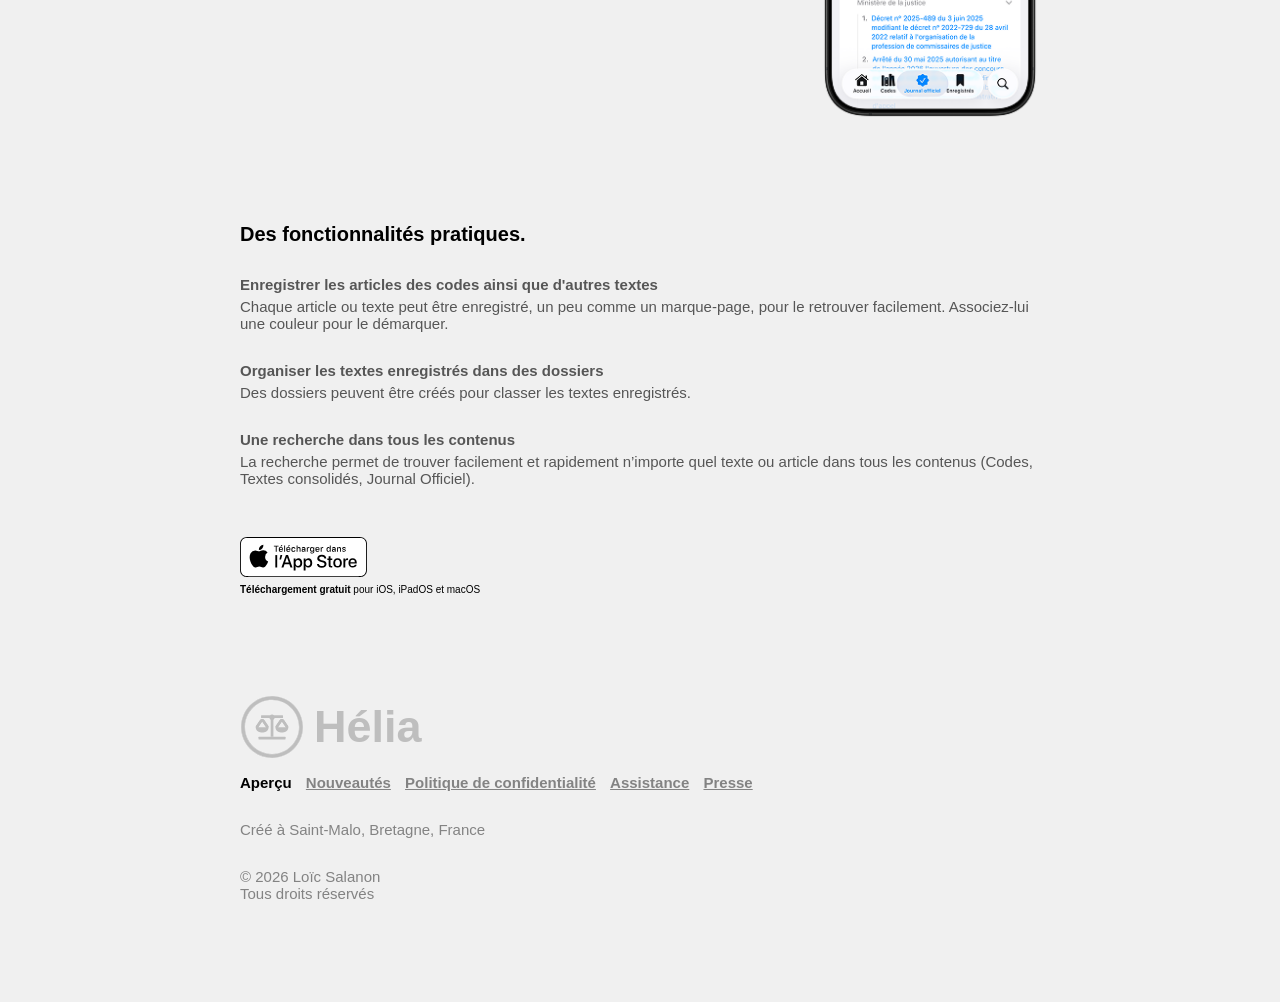
==== commit 195d2420: "helia" ====
--- a/helia/index.html
+++ b/helia/index.html
@@ -172,7 +172,7 @@
             Créé à Saint-Malo, Bretagne, France
         </div>
         <div class="copyright">
-            © 2025 Loïc Salanon<br/>
+            © 2026 Loïc Salanon<br/>
             Tous droits réservés
         </div>
     </footer>
